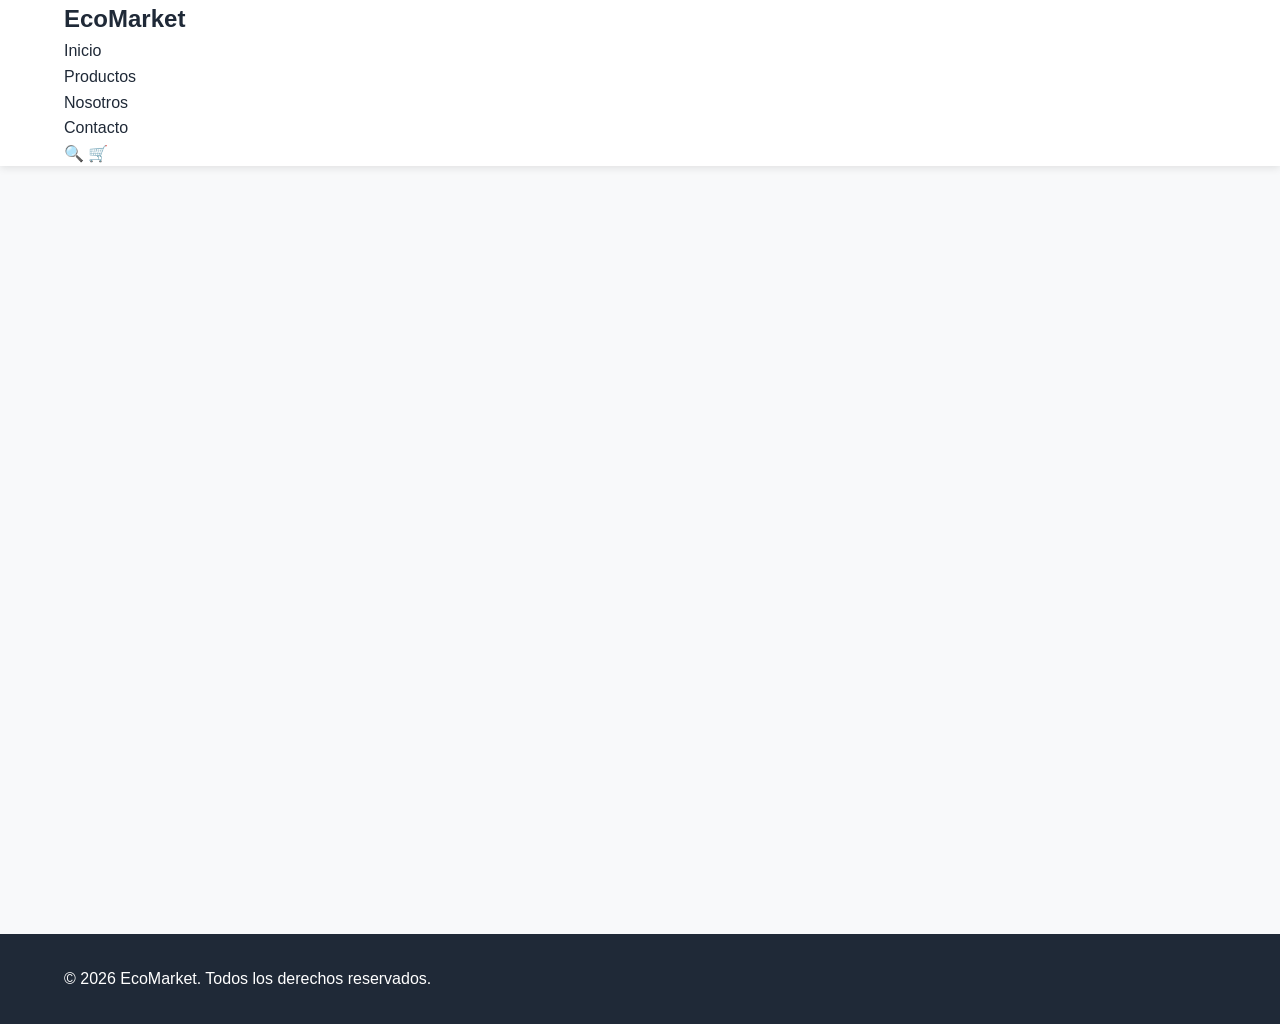
==== index.html @ 58eae015 "feat: :construction: Se crea la estructura base del HTML y estilos globales Se arma la estructura ge" ====
<!DOCTYPE html>
<html lang="es">

<head>
    <meta charset="UTF-8">
    <meta name="viewport" content="width=device-width, initial-scale=1.0">
    <title>EcoMarket | Inicio</title>

    <link rel="stylesheet" href="css/main.css">
    <link rel="stylesheet" href="css/layout.css">
    <link rel="stylesheet" href="css/components.css">
    <link rel="stylesheet" href="css/animations.css">
</head>

<body>

    <header>
        <div class="container">
            <nav>
                <h1>EcoMarket</h1>

                <ul>
                    <li><a href="index.html">Inicio</a></li>
                    <li><a href="views/productos.html">Productos</a></li>
                    <li><a href="views/sobre-nosotros.html">Nosotros</a></li>
                    <li><a href="views/contacto.html">Contacto</a></li>
                </ul>

                <div>
                    <a href="#">🔍</a>
                    <a href="#">🛒</a>
                </div>
            </nav>
        </div>
    </header>

    <main>

    </main>

    <footer>
        <div class="container">
            <p>&copy; 2026 EcoMarket. Todos los derechos reservados.</p>
        </div>
    </footer>

</body>

</html>
---- css/main.css ----
/* ===== RESET ===== */

* {
    margin: 0;
    padding: 0;
    box-sizing: border-box;
}

/* ===== VARIABLES ===== */

:root {
    --color-primary: #2ecc71;
    --color-primary-dark: #27ae60;
    --color-secondary: #f5f5dc;

    --color-text: #1f2937;
    --color-text-light: #6b7280;

    --color-white: #ffffff;
    --color-background: #f8f9fa;

    --shadow-sm: 0 2px 8px rgba(0, 0, 0, 0.1);
    --shadow-md: 0 4px 12px rgba(0, 0, 0, 0.15);

    --radius: 12px;
    --transition: 0.3s ease;
}

/* ===== ESTILOS GENERALES ===== */

body {
    font-family: Arial, Helvetica, sans-serif;
    background-color: var(--color-background);
    color: var(--color-text);
    line-height: 1.6;
}

img {
    max-width: 100%;
    display: block;
}

a {
    text-decoration: none;
    color: inherit;
}

ul {
    list-style: none;
}

button,
input,
textarea {
    font-family: inherit;
}

.container {
    width: 90%;
    max-width: 1200px;
    margin: 0 auto;
}
---- css/layout.css ----
/* ===== HEADER ===== */

header {
    background-color: var(--color-white);
    box-shadow: var(--shadow-sm);
}

/* ===== MAIN ===== */

main {
    min-height: 80vh;
}

/* ===== FOOTER ===== */

footer {
    background-color: var(--color-text);
    color: var(--color-white);
    padding: 2rem 0;
    margin-top: 3rem;
}

/* ===== SECTIONS ===== */

section {
    padding: 4rem 0;
}
---- css/components.css ----
/* ===== BUTTONS ===== */

.btn {
    display: inline-block;
    background-color: var(--color-primary);
    color: var(--color-white);
    padding: 0.8rem 1.5rem;
    border-radius: var(--radius);
    transition: var(--transition);
}

.btn:hover {
    background-color: var(--color-primary-dark);
}

/* ===== CARDS ===== */

.card {
    background-color: var(--color-white);
    border-radius: var(--radius);
    overflow: hidden;
    box-shadow: var(--shadow-sm);
}

/* ===== TITLES ===== */

.section-title {
    text-align: center;
    margin-bottom: 2rem;
}
---- css/animations.css ----
/* ===== TRANSICIONES GENERALES ===== */

* {
    transition: var(--transition);
}

/* ===== HOVER TARJETAS ===== */

.card:hover {
    transform: translateY(-8px);
    box-shadow: var(--shadow-md);
}

/* ===== BOTONES ===== */

.btn:hover {
    transform: scale(1.05);
}

/* ===== ICONOS REDES ===== */

.social-icon:hover {
    transform: scale(1.2);
}
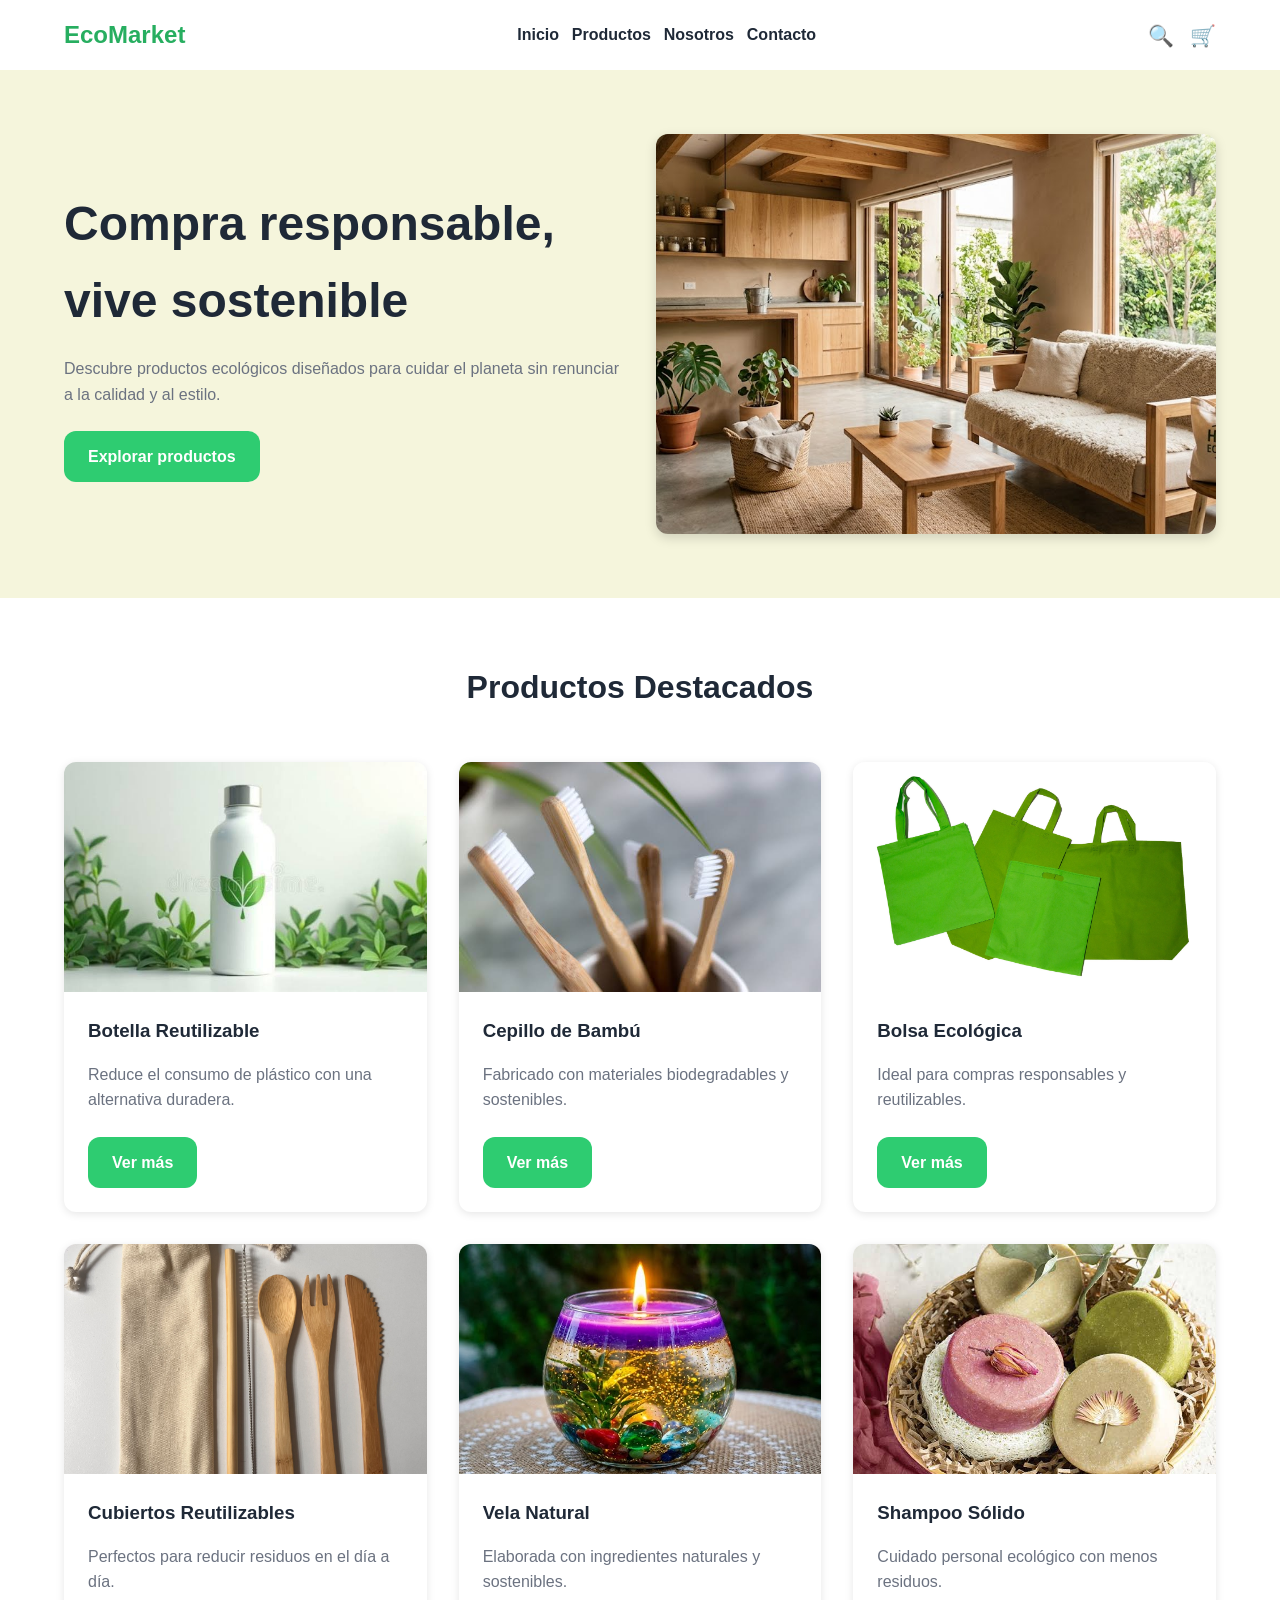
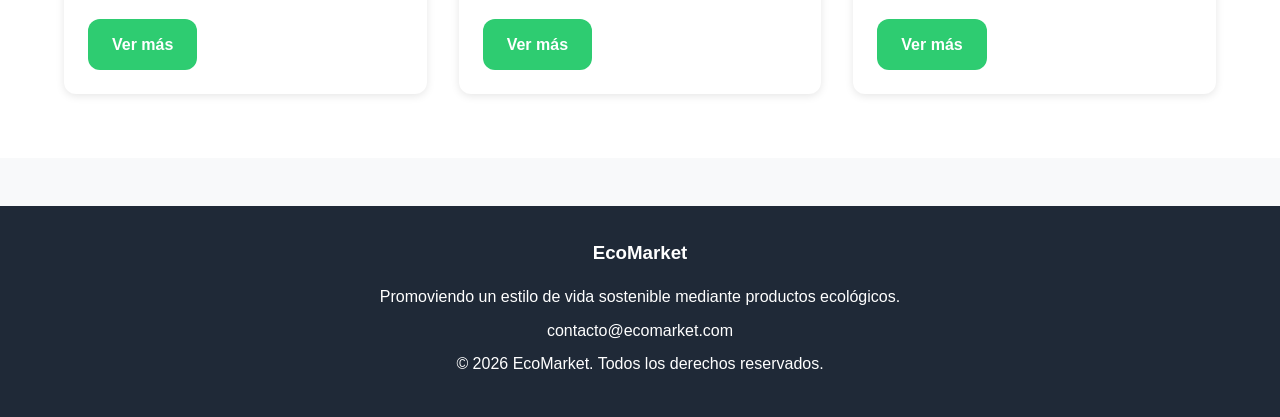
==== commit 9f7aa2a0: "feat: :construction: Construccion de la pagina de inicio Se construyo la pagina de inicio con 6 imag" ====
--- a/index.html
+++ b/index.html
@@ -16,31 +16,166 @@
 
     <header>
         <div class="container">
-            <nav>
-                <h1>EcoMarket</h1>
+            <nav class="navbar">
 
-                <ul>
+                <h1 class="logo">EcoMarket</h1>
+
+                <ul class="nav-menu">
                     <li><a href="index.html">Inicio</a></li>
                     <li><a href="views/productos.html">Productos</a></li>
                     <li><a href="views/sobre-nosotros.html">Nosotros</a></li>
                     <li><a href="views/contacto.html">Contacto</a></li>
                 </ul>
 
-                <div>
+                <div class="nav-icons">
                     <a href="#">🔍</a>
                     <a href="#">🛒</a>
                 </div>
+
             </nav>
         </div>
     </header>
 
     <main>
 
+        <section class="hero">
+            <div class="container">
+
+                <div class="hero-content">
+                    <h2>Compra responsable, vive sostenible</h2>
+
+                    <p>
+                        Descubre productos ecológicos diseñados para cuidar el planeta
+                        sin renunciar a la calidad y al estilo.
+                    </p>
+
+                    <a href="views/productos.html" class="btn">
+                        Explorar productos
+                    </a>
+                </div>
+
+                <div class="hero-image">
+                    <img src="img/hero/hero-home.jpg" alt="Productos ecológicos">
+                </div>
+
+            </div>
+        </section>
+
+        <section class="featured-products">
+
+            <div class="container">
+
+                <h2 class="section-title">Productos Destacados</h2>
+
+                <div class="products-grid">
+
+                    <article class="card">
+
+                        <img src="img/products/product-01.jpg" alt="Botella reutilizable">
+
+                        <div class="card-content">
+                            <h3>Botella Reutilizable</h3>
+                            <p>
+                                Reduce el consumo de plástico con una alternativa duradera.
+                            </p>
+                            <a href="#" class="btn">Ver más</a>
+                        </div>
+
+                    </article>
+
+                    <article class="card">
+
+                        <img src="img/products/product-02.jpg" alt="Cepillo de bambú">
+
+                        <div class="card-content">
+                            <h3>Cepillo de Bambú</h3>
+                            <p>
+                                Fabricado con materiales biodegradables y sostenibles.
+                            </p>
+                            <a href="#" class="btn">Ver más</a>
+                        </div>
+
+                    </article>
+
+                    <article class="card">
+
+                        <img src="img/products/product-03.jpg" alt="Bolsa ecológica">
+
+                        <div class="card-content">
+                            <h3>Bolsa Ecológica</h3>
+                            <p>
+                                Ideal para compras responsables y reutilizables.
+                            </p>
+                            <a href="#" class="btn">Ver más</a>
+                        </div>
+
+                    </article>
+
+                    <article class="card">
+
+                        <img src="img/products/product-04.jpg" alt="Cubiertos reutilizables">
+
+                        <div class="card-content">
+                            <h3>Cubiertos Reutilizables</h3>
+                            <p>
+                                Perfectos para reducir residuos en el día a día.
+                            </p>
+                            <a href="#" class="btn">Ver más</a>
+                        </div>
+
+                    </article>
+
+                    <article class="card">
+
+                        <img src="img/products/product-05.jpg" alt="Vela natural">
+
+                        <div class="card-content">
+                            <h3>Vela Natural</h3>
+                            <p>
+                                Elaborada con ingredientes naturales y sostenibles.
+                            </p>
+                            <a href="#" class="btn">Ver más</a>
+                        </div>
+
+                    </article>
+
+                    <article class="card">
+
+                        <img src="img/products/product-06.jpg" alt="Shampoo sólido">
+
+                        <div class="card-content">
+                            <h3>Shampoo Sólido</h3>
+                            <p>
+                                Cuidado personal ecológico con menos residuos.
+                            </p>
+                            <a href="#" class="btn">Ver más</a>
+                        </div>
+
+                    </article>
+
+                </div>
+
+            </div>
+
+        </section>
+
     </main>
 
     <footer>
         <div class="container">
-            <p>&copy; 2026 EcoMarket. Todos los derechos reservados.</p>
+
+            <h3>EcoMarket</h3>
+
+            <p>
+                Promoviendo un estilo de vida sostenible mediante productos ecológicos.
+            </p>
+
+            <p>contacto@ecomarket.com</p>
+
+            <p>
+                © 2026 EcoMarket. Todos los derechos reservados.
+            </p>
+
         </div>
     </footer>
 
--- a/css/layout.css
+++ b/css/layout.css
@@ -24,4 +24,48 @@
 
 section {
     padding: 4rem 0;
+}
+
+/* ===== NAVBAR ===== */
+
+.navbar {
+    display: flex;
+    flex-direction: column;
+    gap: 1rem;
+    padding: 1rem 0;
+}
+
+.logo {
+    color: var(--color-primary-dark);
+}
+
+.nav-menu {
+    display: flex;
+    flex-direction: column;
+    gap: 0.8rem;
+}
+
+.nav-menu a {
+    font-weight: 600;
+}
+
+.nav-icons {
+    display: flex;
+    gap: 1rem;
+    font-size: 1.3rem;
+}
+
+/* ===== TABLET ===== */
+
+@media (min-width: 768px) {
+
+    .navbar {
+        flex-direction: row;
+        justify-content: space-between;
+        align-items: center;
+    }
+
+    .nav-menu {
+        flex-direction: row;
+    }
 }
--- a/css/components.css
+++ b/css/components.css
@@ -1,4 +1,4 @@
-/* ===== BUTTONS ===== */
+/* ===== BOTONES ===== */
 
 .btn {
     display: inline-block;
@@ -7,13 +7,62 @@
     padding: 0.8rem 1.5rem;
     border-radius: var(--radius);
     transition: var(--transition);
+    font-weight: 600;
 }
 
 .btn:hover {
     background-color: var(--color-primary-dark);
 }
 
-/* ===== CARDS ===== */
+/* ===== TITULOS ===== */
+
+.section-title {
+    text-align: center;
+    margin-bottom: 3rem;
+    font-size: 2rem;
+}
+
+/* ===== HERO ===== */
+
+.hero {
+    background-color: var(--color-secondary);
+}
+
+.hero .container {
+    display: grid;
+    gap: 2rem;
+    align-items: center;
+}
+
+.hero-content h2 {
+    font-size: 2rem;
+    margin-bottom: 1rem;
+}
+
+.hero-content p {
+    margin-bottom: 1.5rem;
+    color: var(--color-text-light);
+}
+
+.hero-image img {
+    width: 100%;
+    height: 400px;
+    object-fit: cover;
+    border-radius: var(--radius);
+    box-shadow: var(--shadow-md);
+}
+
+/* ===== PRODUCTOS ===== */
+
+.featured-products {
+    background-color: var(--color-white);
+}
+
+.products-grid {
+    display: grid;
+    grid-template-columns: 1fr;
+    gap: 2rem;
+}
 
 .card {
     background-color: var(--color-white);
@@ -22,9 +71,61 @@
     box-shadow: var(--shadow-sm);
 }
 
-/* ===== TITLES ===== */
+.card img {
+    width: 100%;
+    height: 230px;
+    object-fit: cover;
+}
 
-.section-title {
+.card-content {
+    padding: 1.5rem;
+}
+
+.card-content h3 {
+    margin-bottom: 1rem;
+}
+
+.card-content p {
+    margin-bottom: 1.5rem;
+    color: var(--color-text-light);
+}
+
+/* ===== FOOTER ===== */
+
+footer {
     text-align: center;
-    margin-bottom: 2rem;
+}
+
+footer h3 {
+    margin-bottom: 1rem;
+}
+
+footer p {
+    margin-bottom: 0.5rem;
+}
+
+/* ===== TABLET ===== */
+
+@media (min-width: 768px) {
+
+    .hero .container {
+        grid-template-columns: 1fr 1fr;
+    }
+
+    .products-grid {
+        grid-template-columns: repeat(2, 1fr);
+    }
+}
+
+/* ===== DESKTOP ===== */
+
+@media (min-width: 1024px) {
+
+    .hero-content h2 {
+        font-size: 3rem;
+    }
+
+    .products-grid {
+        grid-template-columns: repeat(3, 1fr);
+    }
 }
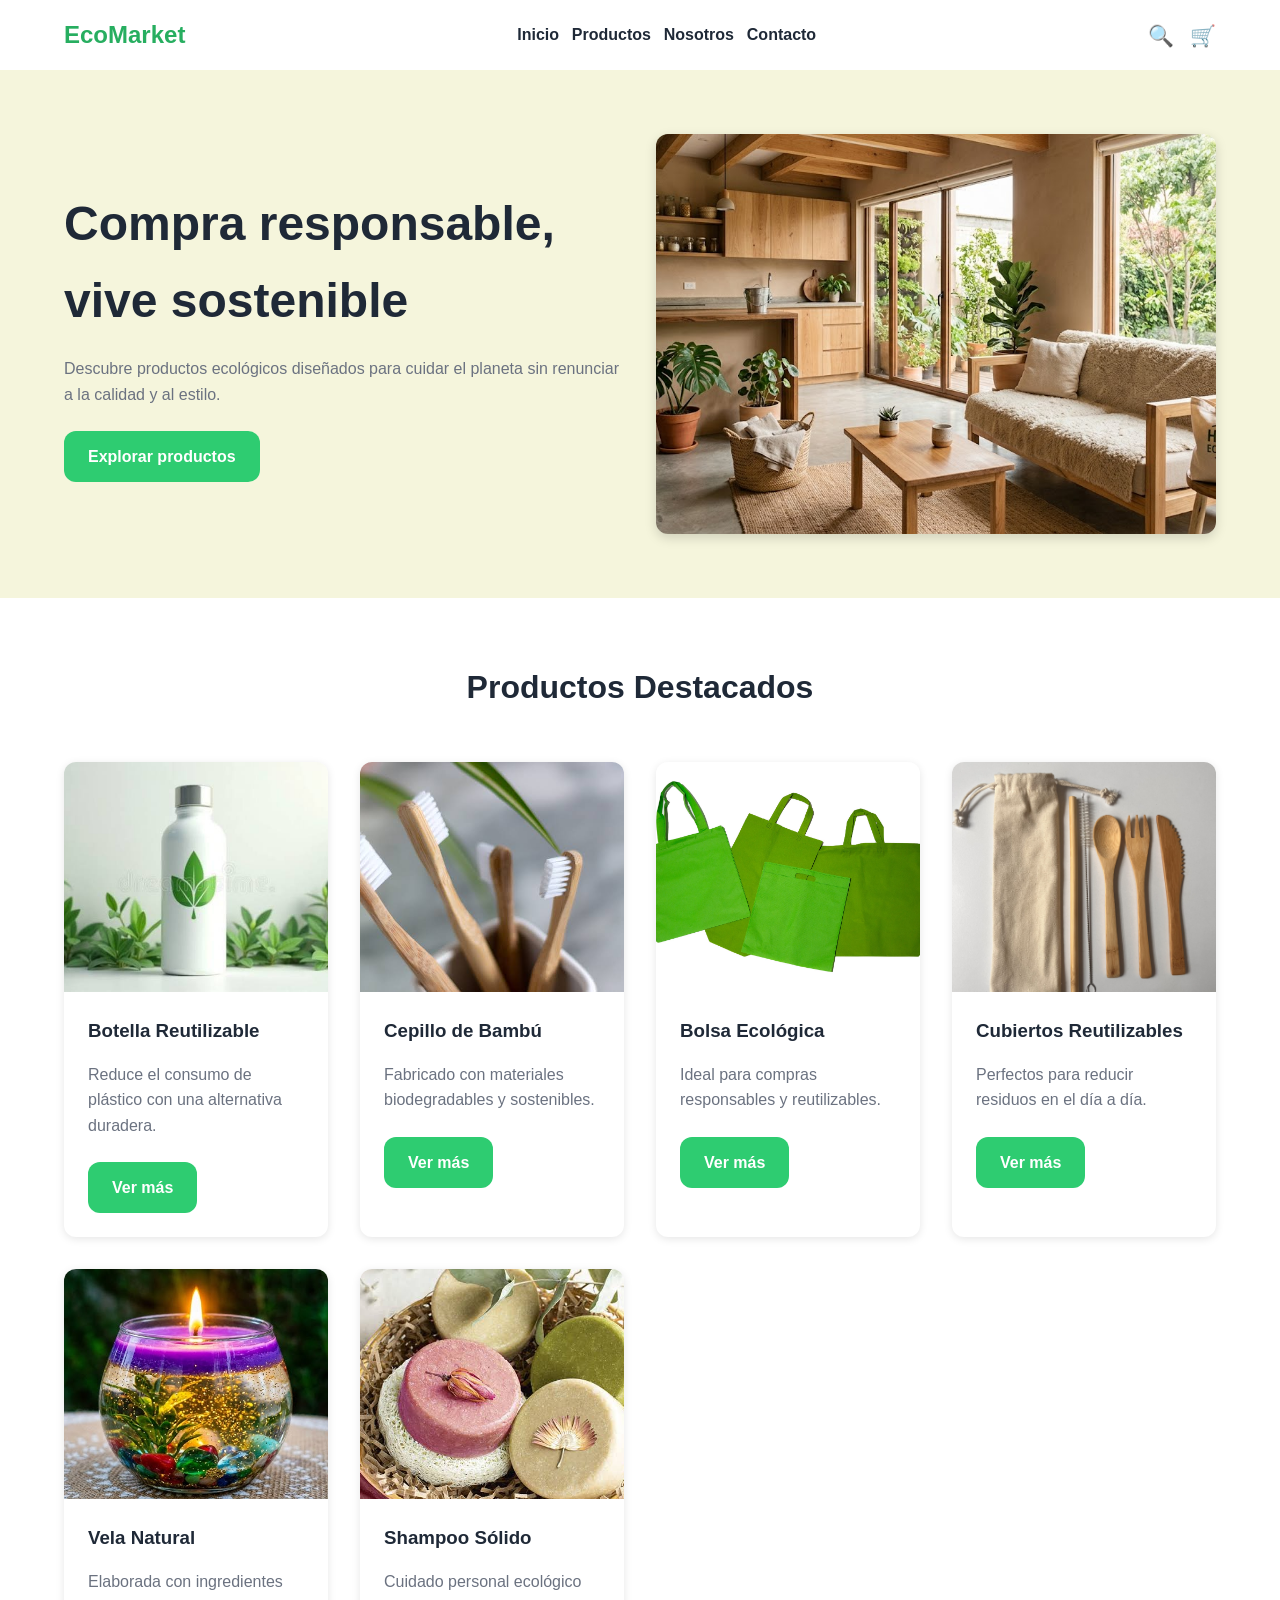
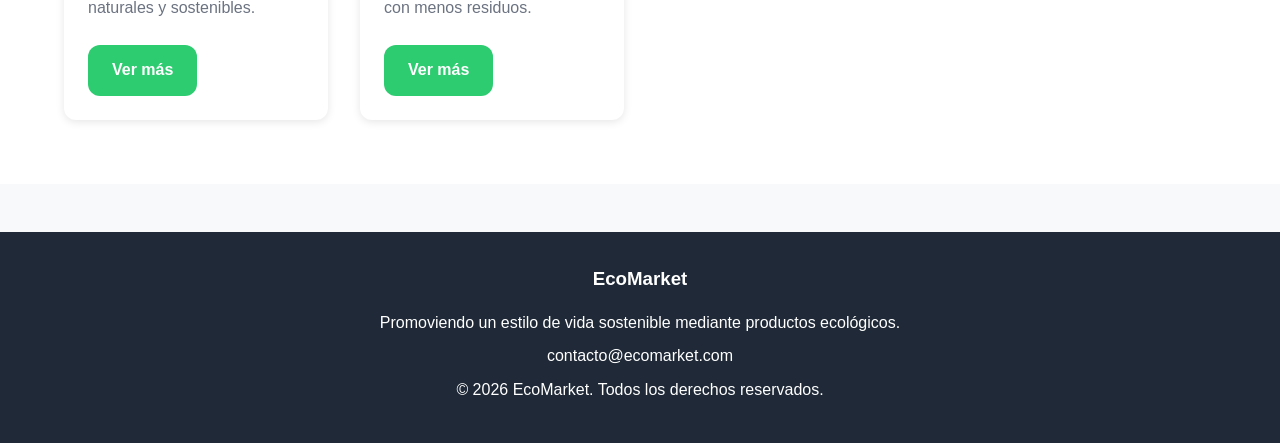
==== commit e93fbba3: "fix: :construction: Se realizaron pequeños cambios para ajustar mejor los requerimientos Se realizar" ====
--- a/index.html
+++ b/index.html
@@ -4,6 +4,10 @@
 <head>
     <meta charset="UTF-8">
     <meta name="viewport" content="width=device-width, initial-scale=1.0">
+    <meta
+        name="description"
+        content="Tienda online de productos ecológicos y sostenibles para un estilo de vida responsable."
+    >
     <title>EcoMarket | Inicio</title>
 
     <link rel="stylesheet" href="css/main.css">
@@ -18,18 +22,20 @@
         <div class="container">
             <nav class="navbar">
 
-                <h1 class="logo">EcoMarket</h1>
+                <h1 class="logo">
+                    <a href="index.html">EcoMarket</a>
+                </h1>
 
                 <ul class="nav-menu">
-                    <li><a href="index.html">Inicio</a></li>
-                    <li><a href="views/productos.html">Productos</a></li>
+                    <li><a href="index.html" class="active">Inicio</a></li>
+                    <li><a href="views/products.html">Productos</a></li>
                     <li><a href="views/sobre-nosotros.html">Nosotros</a></li>
                     <li><a href="views/contacto.html">Contacto</a></li>
                 </ul>
 
                 <div class="nav-icons">
-                    <a href="#">🔍</a>
-                    <a href="#">🛒</a>
+                    <a href="#" aria-label="Buscar productos">🔍</a>
+                    <a href="#" aria-label="Carrito de compras">🛒</a>
                 </div>
 
             </nav>
@@ -49,7 +55,7 @@
                         sin renunciar a la calidad y al estilo.
                     </p>
 
-                    <a href="views/productos.html" class="btn">
+                    <a href="views/products.html" class="btn">
                         Explorar productos
                     </a>
                 </div>
--- a/css/components.css
+++ b/css/components.css
@@ -128,4 +128,120 @@
     .products-grid {
         grid-template-columns: repeat(3, 1fr);
     }
+}
+
+/* ===================================
+   CATALOGO
+=================================== */
+
+.catalog-layout {
+    display: grid;
+    gap: 2rem;
+}
+
+.search-bar {
+    width: 100%;
+    padding: 1rem;
+    margin-bottom: 2rem;
+    border: 1px solid #d1d5db;
+    border-radius: var(--radius);
+    font-size: 1rem;
+}
+
+.filters {
+    background-color: var(--color-white);
+    padding: 1.5rem;
+    border-radius: var(--radius);
+    box-shadow: var(--shadow-sm);
+}
+
+.filters h3 {
+    margin-bottom: 1rem;
+}
+
+.filters h4 {
+    margin-top: 1.5rem;
+    margin-bottom: 0.8rem;
+    color: var(--color-primary-dark);
+}
+
+.filters ul {
+    display: flex;
+    flex-direction: column;
+    gap: 0.5rem;
+}
+
+.filters input[type="range"] {
+    width: 100%;
+}
+
+.favorite-btn {
+    margin-top: 1rem;
+    width: 100%;
+    padding: 0.7rem;
+    border: none;
+    border-radius: var(--radius);
+    background-color: #f3f4f6;
+    cursor: pointer;
+    font-weight: 600;
+}
+
+.favorite-btn:active {
+    background-color: #ffb3c1;
+    color: #b91c1c;
+}
+
+.card-content span {
+    display: inline-block;
+    margin-top: 0.5rem;
+    margin-bottom: 0.5rem;
+    font-size: 0.9rem;
+    font-weight: 600;
+}
+
+.pagination {
+    display: flex;
+    justify-content: center;
+    flex-wrap: wrap;
+    gap: 1rem;
+    margin-top: 3rem;
+}
+
+.pagination a {
+    padding: 0.7rem 1rem;
+    background-color: var(--color-white);
+    border-radius: var(--radius);
+    box-shadow: var(--shadow-sm);
+}
+
+/* ===================================
+   TABLET
+=================================== */
+
+@media (min-width: 768px) {
+
+    .catalog-layout {
+        grid-template-columns: 250px 1fr;
+        align-items: start;
+    }
+
+    .filters {
+        position: sticky;
+        top: 20px;
+    }
+
+    .products-grid {
+        grid-template-columns: repeat(2, 1fr);
+    }
+}
+
+/* ===================================
+   DESKTOP
+=================================== */
+
+@media (min-width: 1024px) {
+
+    .products-grid {
+        grid-template-columns: repeat(4, 1fr);
+    }
 }
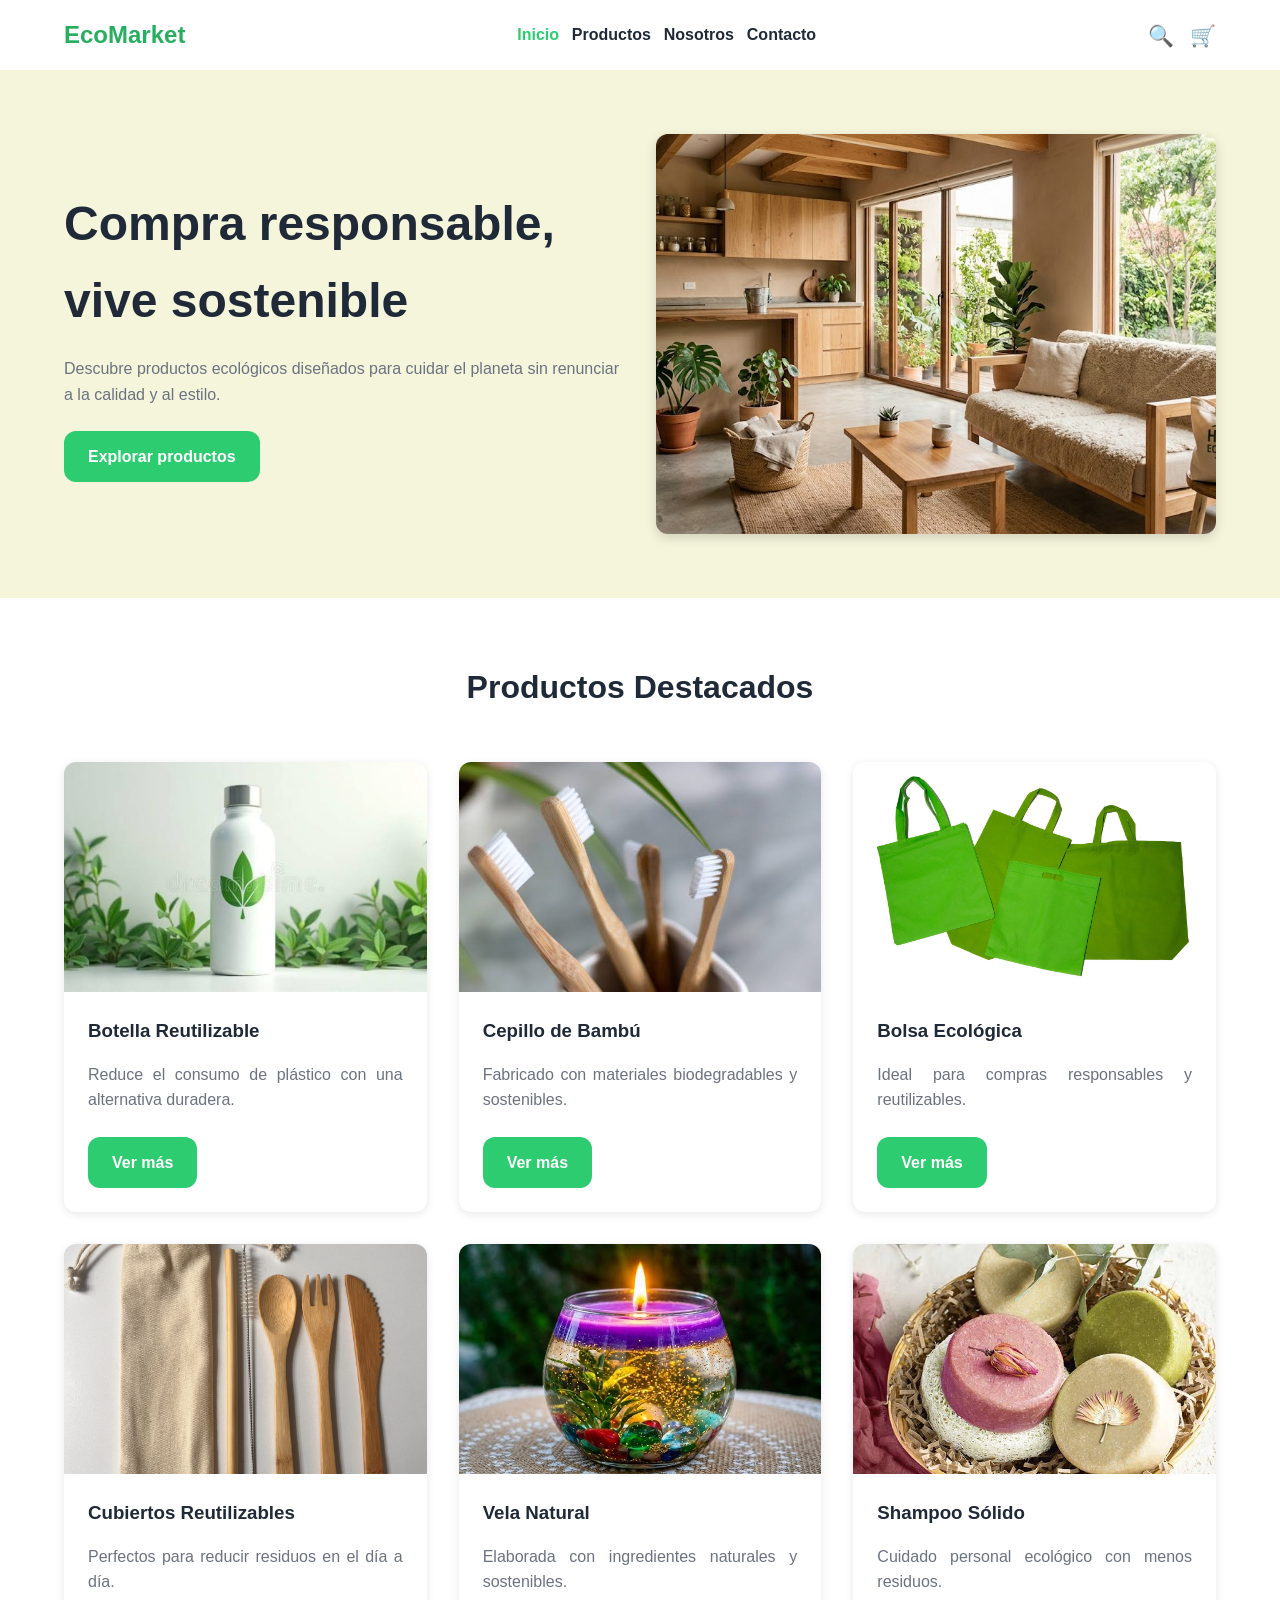
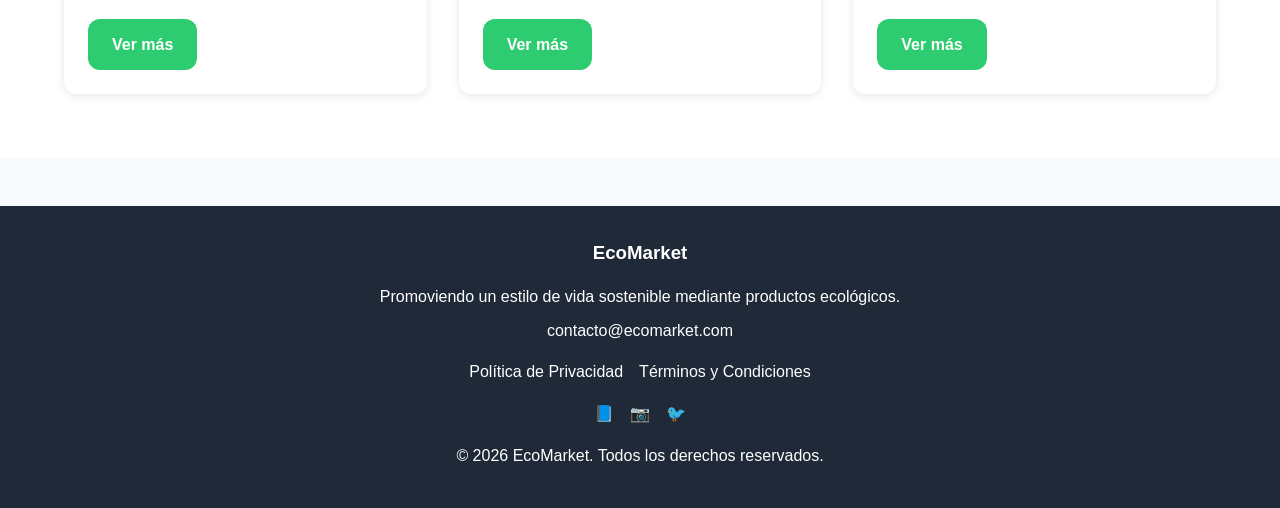
==== commit 9700e752: "feat: :lipstick: Se ajustaron varias cosas visuales para cumplir con los requisitos del proyecto Se " ====
--- a/index.html
+++ b/index.html
@@ -176,7 +176,20 @@
                 Promoviendo un estilo de vida sostenible mediante productos ecológicos.
             </p>
 
-            <p>contacto@ecomarket.com</p>
+            <p>
+                contacto@ecomarket.com
+            </p>
+
+            <div class="footer-links">
+                <a href="#">Política de Privacidad</a>
+                <a href="#">Términos y Condiciones</a>
+            </div>
+
+            <div class="footer-social">
+                <a href="#" aria-label="Facebook">📘</a>
+                <a href="#" aria-label="Instagram">📷</a>
+                <a href="#" aria-label="Twitter">🐦</a>
+            </div>
 
             <p>
                 © 2026 EcoMarket. Todos los derechos reservados.
--- a/css/components.css
+++ b/css/components.css
@@ -14,6 +14,13 @@
     background-color: var(--color-primary-dark);
 }
 
+/* ===== ENLACE ACTIVO ===== */
+
+.active {
+    color: var(--color-primary);
+    font-weight: 700;
+}
+
 /* ===== TITULOS ===== */
 
 .section-title {
@@ -22,7 +29,7 @@
     font-size: 2rem;
 }
 
-/* ===== HERO ===== */
+/* ===== HERO HOME ===== */
 
 .hero {
     background-color: var(--color-secondary);
@@ -52,6 +59,284 @@
     box-shadow: var(--shadow-md);
 }
 
+/* ===== SOBRE NOSOTROS ===== */
+
+.about-hero {
+    background:
+        linear-gradient(
+            rgba(0, 0, 0, 0.45),
+            rgba(0, 0, 0, 0.45)
+        ),
+        url("../img/hero/sobre-nosotros-hero.jpg");
+
+    background-size: cover;
+    background-position: center;
+    background-repeat: no-repeat;
+
+    min-height: 420px;
+
+    display: flex;
+    align-items: center;
+    justify-content: center;
+
+    text-align: center;
+    color: var(--color-white);
+}
+
+.about-hero h2 {
+    font-size: 3rem;
+    margin-bottom: 1rem;
+    color: var(--color-white);
+}
+
+.about-hero p {
+    max-width: 800px;
+    margin: 0 auto;
+    color: var(--color-white);
+}
+
+.cards-container {
+    display: grid;
+    gap: 2rem;
+}
+
+.history-content {
+    display: flex;
+    flex-direction: column;
+    gap: 2rem;
+    align-items: center;
+}
+
+.history-image img {
+    width: 100%;
+    max-width: 500px;
+    border-radius: var(--radius);
+    box-shadow: var(--shadow-md);
+}
+
+.history-text p {
+    margin-bottom: 1.5rem;
+    text-align: justify;
+}
+
+.value-icon {
+    width: 70px;
+    height: 70px;
+    object-fit: contain;
+    margin-bottom: 1rem;
+}
+
+.values .card {
+    text-align: center;
+}
+
+/* ===== TESTIMONIOS ===== */
+
+.testimonials {
+    background-color: #f9fafb;
+}
+
+.testimonial-card {
+    text-align: center;
+}
+
+.testimonial-avatar {
+    width: 90px;
+    height: 90px;
+    object-fit: cover;
+    border-radius: 50%;
+    margin-bottom: 1rem;
+    border: 4px solid var(--color-primary);
+}
+
+.stars {
+    color: #f4b400;
+    font-size: 1.2rem;
+    letter-spacing: 3px;
+    margin-bottom: 1rem;
+}
+
+.cta-section {
+    text-align: center;
+    background-color: var(--color-secondary);
+}
+
+.cta-section h2 {
+    margin-bottom: 1rem;
+}
+
+.cta-section p {
+    margin-bottom: 2rem;
+    color: var(--color-text-light);
+}
+
+/* ===================================
+   CONTACTO
+=================================== */
+
+.contact-hero {
+    background:
+        linear-gradient(
+            rgba(0, 0, 0, 0.45),
+            rgba(0, 0, 0, 0.45)
+        ),
+        url("../img/hero/contacto-hero.jpg");
+
+    background-size: cover;
+    background-position: center;
+    background-repeat: no-repeat;
+
+    min-height: 420px;
+
+    display: flex;
+    align-items: center;
+    justify-content: center;
+
+    text-align: center;
+    color: var(--color-white);
+}
+
+.contact-hero h2 {
+    font-size: 3rem;
+    margin-bottom: 1rem;
+    color: var(--color-white);
+}
+
+.contact-hero p {
+    max-width: 800px;
+    margin: 0 auto;
+    color: var(--color-white);
+}
+
+.contact-info {
+    background-color: var(--color-white);
+}
+
+.contact-info .card {
+    text-align: center;
+}
+
+.contact-info .card-content h3 {
+    color: var(--color-primary-dark);
+}
+
+.contact-form-section {
+    background-color: #f9fafb;
+}
+
+.contact-form {
+    max-width: 800px;
+    margin: 0 auto;
+    padding: 2rem;
+    background-color: var(--color-white);
+    border-radius: var(--radius);
+    box-shadow: var(--shadow-sm);
+}
+
+.form-group {
+    display: flex;
+    flex-direction: column;
+    margin-bottom: 1.5rem;
+}
+
+.form-group label {
+    margin-bottom: 0.5rem;
+    font-weight: 600;
+    color: var(--color-text);
+}
+
+.form-group input,
+.form-group textarea {
+    padding: 1rem;
+    border: 1px solid #d1d5db;
+    border-radius: var(--radius);
+    font-size: 1rem;
+    font-family: inherit;
+    transition: var(--transition);
+}
+
+.form-group input:focus,
+.form-group textarea:focus {
+    outline: none;
+    border-color: var(--color-primary);
+}
+
+.form-group textarea {
+    resize: vertical;
+    min-height: 150px;
+}
+
+.form-group input:valid,
+.form-group textarea:valid {
+    border: 2px solid #22c55e;
+}
+
+.form-group input:invalid,
+.form-group textarea:invalid {
+    border: 2px solid #ef4444;
+}
+
+.contact-form .btn {
+    width: 100%;
+    border: none;
+    cursor: pointer;
+}
+
+/* ===== MAPA ===== */
+
+.map-section {
+    background-color: var(--color-white);
+}
+
+.map-container {
+    max-width: 1000px;
+    margin: 0 auto;
+}
+
+.map-container img {
+    width: 100%;
+    border-radius: var(--radius);
+    box-shadow: var(--shadow-md);
+}
+
+/* ===== REDES SOCIALES ===== */
+
+.social-section {
+    text-align: center;
+    background-color: #f9fafb;
+}
+
+.social-text {
+    max-width: 700px;
+    margin: 0 auto 2rem;
+    color: var(--color-text-light);
+}
+
+.social-links {
+    display: flex;
+    justify-content: center;
+    align-items: center;
+    gap: 2rem;
+    flex-wrap: wrap;
+}
+
+.social-icon {
+    width: 70px;
+    height: 70px;
+    border-radius: 50%;
+    background-color: var(--color-white);
+    box-shadow: var(--shadow-sm);
+
+    display: flex;
+    align-items: center;
+    justify-content: center;
+
+    font-size: 2rem;
+    text-decoration: none;
+
+    transition: var(--transition);
+}
+
 /* ===== PRODUCTOS ===== */
 
 .featured-products {
@@ -88,6 +373,7 @@
 .card-content p {
     margin-bottom: 1.5rem;
     color: var(--color-text-light);
+    text-align: justify;
 }
 
 /* ===== FOOTER ===== */
@@ -104,30 +390,61 @@
     margin-bottom: 0.5rem;
 }
 
-/* ===== TABLET ===== */
-
-@media (min-width: 768px) {
-
-    .hero .container {
-        grid-template-columns: 1fr 1fr;
-    }
-
-    .products-grid {
-        grid-template-columns: repeat(2, 1fr);
-    }
-}
-
-/* ===== DESKTOP ===== */
-
-@media (min-width: 1024px) {
-
-    .hero-content h2 {
-        font-size: 3rem;
-    }
-
-    .products-grid {
-        grid-template-columns: repeat(3, 1fr);
-    }
+.footer-links,
+.footer-social {
+    display: flex;
+    justify-content: center;
+    gap: 1rem;
+    flex-wrap: wrap;
+    margin: 1rem 0;
+}
+
+.footer-links a,
+.footer-social a {
+    color: var(--color-white);
+    text-decoration: none;
+}
+
+.footer-links a:hover,
+.footer-social a:hover {
+    color: var(--color-primary);
+}
+
+/* ===== HERO CATALOGO ===== */
+
+.catalog-hero {
+    background:
+        linear-gradient(
+            rgba(0, 0, 0, 0.45),
+            rgba(0, 0, 0, 0.45)
+        ),
+        url("../img/hero/catalogo-hero.jpg");
+
+    background-size: cover;
+    background-position: center;
+    background-repeat: no-repeat;
+
+    min-height: 420px;
+
+    display: flex;
+    align-items: center;
+    justify-content: center;
+
+    text-align: center;
+
+    color: var(--color-white);
+}
+
+.catalog-hero h2 {
+    font-size: 3rem;
+    margin-bottom: 1rem;
+    color: var(--color-white);
+}
+
+.catalog-hero p {
+    max-width: 800px;
+    margin: 0 auto;
+    color: var(--color-white);
 }
 
 /* ===================================
@@ -220,6 +537,14 @@
 
 @media (min-width: 768px) {
 
+    .hero .container {
+        grid-template-columns: 1fr 1fr;
+    }
+
+    .products-grid {
+        grid-template-columns: repeat(2, 1fr);
+    }
+
     .catalog-layout {
         grid-template-columns: 250px 1fr;
         align-items: start;
@@ -230,8 +555,22 @@
         top: 20px;
     }
 
-    .products-grid {
+    .cards-container {
         grid-template-columns: repeat(2, 1fr);
+    }
+
+    .contact-info .cards-container {
+        grid-template-columns: repeat(2, 1fr);
+    }
+
+    .history-content {
+        flex-direction: row;
+        align-items: center;
+    }
+
+    .history-image,
+    .history-text {
+        flex: 1;
     }
 }
 
@@ -241,7 +580,27 @@
 
 @media (min-width: 1024px) {
 
-    .products-grid {
+    .hero-content h2 {
+        font-size: 3rem;
+    }
+
+    .featured-products .products-grid {
+        grid-template-columns: repeat(3, 1fr);
+    }
+
+    .catalog-layout .products-grid {
         grid-template-columns: repeat(4, 1fr);
     }
+
+    .values .cards-container {
+        grid-template-columns: repeat(4, 1fr);
+    }
+
+    .testimonials .cards-container {
+        grid-template-columns: repeat(3, 1fr);
+    }
+
+    .contact-info .cards-container {
+        grid-template-columns: repeat(4, 1fr);
+    }
 }
